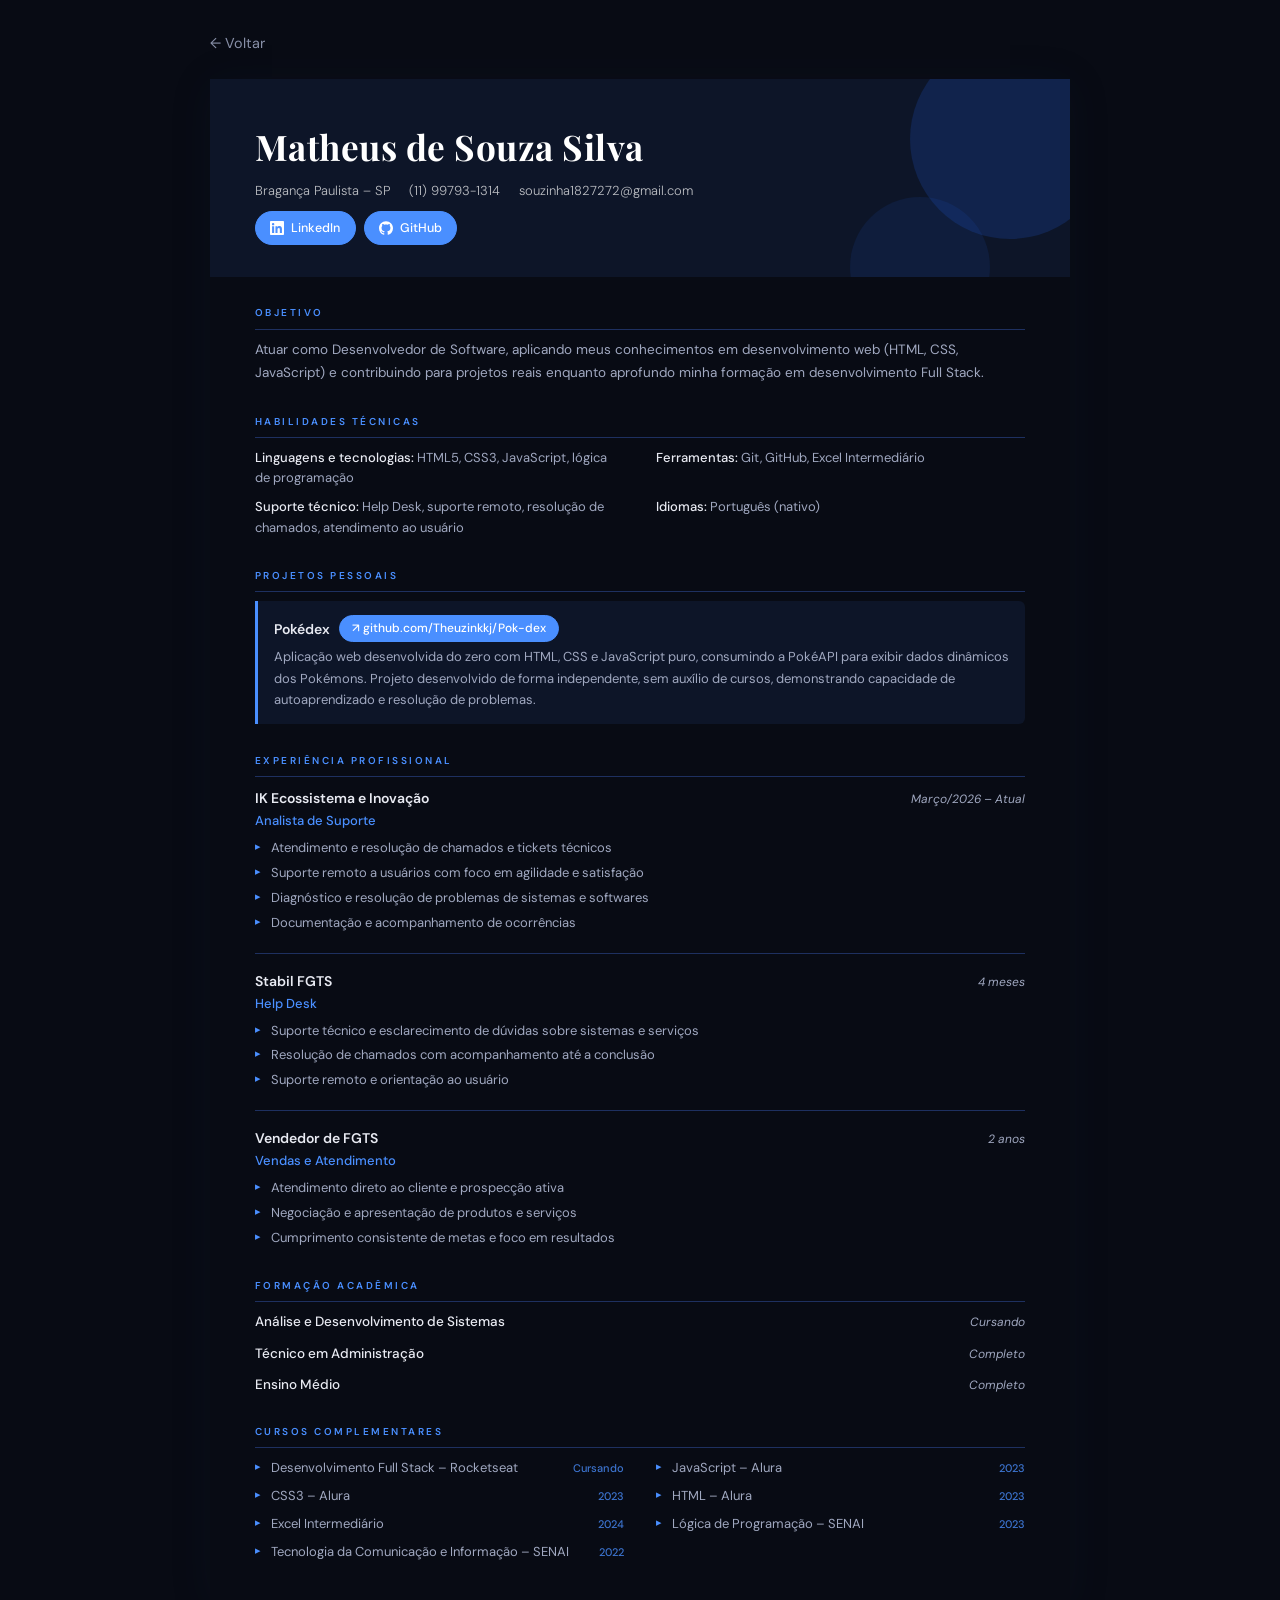
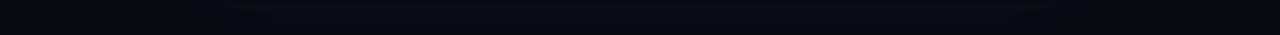
==== curriculo.html @ 22249b39 "move files to root" ====
<!DOCTYPE html>
<html lang="pt-BR">
<head>
  <meta charset="UTF-8">
  <meta name="viewport" content="width=device-width, initial-scale=1.0">
  <title>Currículo – Matheus de Souza Silva</title>
  <link href="https://fonts.googleapis.com/css2?family=Playfair+Display:wght@700&family=DM+Sans:wght@300;400;500;600&display=swap" rel="stylesheet">
  <link rel="stylesheet" href="css/curriculo/curriculo.css">
  <link rel="stylesheet" href="css/curriculo/header.css">
  <link rel="stylesheet" href="css/curriculo/sections.css">
  <link rel="stylesheet" href="css/curriculo/responsive.css">
</head>
<body>

<div class="curriculo-wrapper">
<a href="index.html" class="back-btn">← Voltar</a>
<div class="page">

  <header class="header">
    <h1 class="header-name">Matheus de Souza Silva</h1>
    <div class="header-contact">
      <span>Bragança Paulista – SP</span>
      <span>(11) 99793-1314</span>
      <span>souzinha1827272@gmail.com</span>
    </div>
    <div class="header-links">
      <a href="https://linkedin.com/in/matheus-souza-9a89b2260" target="_blank">
        <svg viewBox="0 0 24 24" xmlns="http://www.w3.org/2000/svg"><path d="M20.447 20.452h-3.554v-5.569c0-1.328-.027-3.037-1.852-3.037-1.853 0-2.136 1.445-2.136 2.939v5.667H9.351V9h3.414v1.561h.046c.477-.9 1.637-1.85 3.37-1.85 3.601 0 4.267 2.37 4.267 5.455v6.286zM5.337 7.433a2.062 2.062 0 01-2.063-2.065 2.064 2.064 0 112.063 2.065zm1.782 13.019H3.555V9h3.564v11.452zM22.225 0H1.771C.792 0 0 .774 0 1.729v20.542C0 23.227.792 24 1.771 24h20.451C23.2 24 24 23.227 24 22.271V1.729C24 .774 23.2 0 22.222 0h.003z"/></svg>
        LinkedIn
      </a>
      <a href="https://github.com/Theuzinkkj" target="_blank">
        <svg viewBox="0 0 24 24" xmlns="http://www.w3.org/2000/svg"><path d="M12 .297c-6.63 0-12 5.373-12 12 0 5.303 3.438 9.8 8.205 11.385.6.113.82-.258.82-.577 0-.285-.01-1.04-.015-2.04-3.338.724-4.042-1.61-4.042-1.61C4.422 18.07 3.633 17.7 3.633 17.7c-1.087-.744.084-.729.084-.729 1.205.084 1.838 1.236 1.838 1.236 1.07 1.835 2.809 1.305 3.495.998.108-.776.417-1.305.76-1.605-2.665-.3-5.466-1.332-5.466-5.93 0-1.31.465-2.38 1.235-3.22-.135-.303-.54-1.523.105-3.176 0 0 1.005-.322 3.3 1.23.96-.267 1.98-.399 3-.405 1.02.006 2.04.138 3 .405 2.28-1.552 3.285-1.23 3.285-1.23.645 1.653.24 2.873.12 3.176.765.84 1.23 1.91 1.23 3.22 0 4.61-2.805 5.625-5.475 5.92.42.36.81 1.096.81 2.22 0 1.606-.015 2.896-.015 3.286 0 .315.21.69.825.57C20.565 22.092 24 17.592 24 12.297c0-6.627-5.373-12-12-12"/></svg>
        GitHub
      </a>
    </div>
  </header>

  <div class="body">

    <section class="section">
      <div class="section-title">Objetivo</div>
      <p class="objetivo-text">
        Atuar como Desenvolvedor de Software, aplicando meus conhecimentos em desenvolvimento web (HTML, CSS, JavaScript) e contribuindo para projetos reais enquanto aprofundo minha formação em desenvolvimento Full Stack.
      </p>
    </section>

    <section class="section">
      <div class="section-title">Habilidades Técnicas</div>
      <div class="skills-grid">
        <div class="skill-item"><strong>Linguagens e tecnologias:</strong> HTML5, CSS3, JavaScript, lógica de programação</div>
        <div class="skill-item"><strong>Ferramentas:</strong> Git, GitHub, Excel Intermediário</div>
        <div class="skill-item"><strong>Suporte técnico:</strong> Help Desk, suporte remoto, resolução de chamados, atendimento ao usuário</div>
        <div class="skill-item"><strong>Idiomas:</strong> Português (nativo)</div>
      </div>
    </section>

    <section class="section">
      <div class="section-title">Projetos Pessoais</div>
      <div class="project-card">
        <div class="project-name">
          Pokédex
          <a href="https://github.com/Theuzinkkj/Pok-dex" target="_blank">↗ github.com/Theuzinkkj/Pok-dex</a>
        </div>
        <p class="project-desc">
          Aplicação web desenvolvida do zero com HTML, CSS e JavaScript puro, consumindo a PokéAPI para exibir dados dinâmicos dos Pokémons. Projeto desenvolvido de forma independente, sem auxílio de cursos, demonstrando capacidade de autoaprendizado e resolução de problemas.
        </p>
      </div>
    </section>

    <section class="section">
      <div class="section-title">Experiência Profissional</div>

      <div class="exp-item">
        <div class="exp-header">
          <div class="exp-company">IK Ecossistema e Inovação</div>
          <div class="exp-period">Março/2026 – Atual</div>
        </div>
        <div class="exp-role">Analista de Suporte</div>
        <ul class="exp-bullets">
          <li>Atendimento e resolução de chamados e tickets técnicos</li>
          <li>Suporte remoto a usuários com foco em agilidade e satisfação</li>
          <li>Diagnóstico e resolução de problemas de sistemas e softwares</li>
          <li>Documentação e acompanhamento de ocorrências</li>
        </ul>
      </div>

      <div class="exp-divider"></div>

      <div class="exp-item">
        <div class="exp-header">
          <div class="exp-company">Stabil FGTS</div>
          <div class="exp-period">4 meses</div>
        </div>
        <div class="exp-role">Help Desk</div>
        <ul class="exp-bullets">
          <li>Suporte técnico e esclarecimento de dúvidas sobre sistemas e serviços</li>
          <li>Resolução de chamados com acompanhamento até a conclusão</li>
          <li>Suporte remoto e orientação ao usuário</li>
        </ul>
      </div>

      <div class="exp-divider"></div>

      <div class="exp-item">
        <div class="exp-header">
          <div class="exp-company">Vendedor de FGTS</div>
          <div class="exp-period">2 anos</div>
        </div>
        <div class="exp-role">Vendas e Atendimento</div>
        <ul class="exp-bullets">
          <li>Atendimento direto ao cliente e prospecção ativa</li>
          <li>Negociação e apresentação de produtos e serviços</li>
          <li>Cumprimento consistente de metas e foco em resultados</li>
        </ul>
      </div>
    </section>

    <section class="section">
      <div class="section-title">Formação Acadêmica</div>
      <div class="edu-item">
        <div class="edu-degree">Análise e Desenvolvimento de Sistemas</div>
        <div class="edu-status">Cursando</div>
      </div>
      <div class="edu-item">
        <div class="edu-degree">Técnico em Administração</div>
        <div class="edu-status">Completo</div>
      </div>
      <div class="edu-item">
        <div class="edu-degree">Ensino Médio</div>
        <div class="edu-status">Completo</div>
      </div>
    </section>

    <section class="section">
      <div class="section-title">Cursos Complementares</div>
      <div class="courses-grid">
        <div class="course-item">
          <span class="course-name">Desenvolvimento Full Stack – Rocketseat</span>
          <span class="course-year">Cursando</span>
        </div>
        <div class="course-item">
          <span class="course-name">JavaScript – Alura</span>
          <span class="course-year">2023</span>
        </div>
        <div class="course-item">
          <span class="course-name">CSS3 – Alura</span>
          <span class="course-year">2023</span>
        </div>
        <div class="course-item">
          <span class="course-name">HTML – Alura</span>
          <span class="course-year">2023</span>
        </div>
        <div class="course-item">
          <span class="course-name">Excel Intermediário</span>
          <span class="course-year">2024</span>
        </div>
        <div class="course-item">
          <span class="course-name">Lógica de Programação – SENAI</span>
          <span class="course-year">2023</span>
        </div>
        <div class="course-item">
          <span class="course-name">Tecnologia da Comunicação e Informação – SENAI</span>
          <span class="course-year">2022</span>
        </div>
      </div>
    </section>

  </div>
</div>
</div>

</body>
</html>
---- css/curriculo/curriculo.css ----
*, *::before, *::after { box-sizing: border-box; margin: 0; padding: 0; }

:root {
  --navy: #e8eaf2;
  --navy-mid: #c8cfe0;
  --accent: #4a8fff;
  --accent-light: #0d1528;
  --text: #e8eaf2;
  --muted: #a0a8c0;
  --border: #1e3060;
  --bg: #080b14;
  --white: #ffffff;
}

body {
  font-family: 'DM Sans', sans-serif;
  background-color: #080b14;
  font-size: 14px;
  line-height: 1.6;
  -webkit-print-color-adjust: exact;
  print-color-adjust: exact;
  display: flex;
  justify-content: center;
  padding: 2rem;
}

.curriculo-wrapper {
  display: flex;
  flex-direction: column;
  width: 100%;
  max-width: 860px;
}

.back-btn {
  align-self: flex-start;
  color: #8890a8;
  font-size: 0.9rem;
  text-decoration: none;
  margin-bottom: 1.5rem;
  transition: color 0.2s;
}

.back-btn:hover {
  color: #e8eaf2;
}

.page {
  width: 100%;
  background-color: #080b14;
  box-shadow: 0 4px 40px rgba(26,39,68,0.12);
}

.body {
  padding: 0 2.8rem 2.5rem;
}

.section {
  margin-top: 1.8rem;
}

.section-title {
  font-size: 10px;
  font-weight: 600;
  letter-spacing: 2.5px;
  text-transform: uppercase;
  color: var(--accent);
  margin-bottom: 0.6rem;
  padding-bottom: 0.45rem;
  border-bottom: 1.5px solid var(--border);
}

.exp-divider {
  height: 1px;
  background: var(--border);
  margin: 1rem 0;
}

@media print {
  body { background: white; }
  .page { margin: 0; box-shadow: none; max-width: 100%; }
}
---- css/curriculo/header.css ----
.header {
  background: #0d1528;
  padding: 2.5rem 2.8rem 2rem;
  position: relative;
  overflow: hidden;
}

.header::before {
  content: '';
  position: absolute;
  top: -40px;
  right: -40px;
  width: 200px;
  height: 200px;
  border-radius: 50%;
  background: rgba(37,99,235,0.18);
}

.header::after {
  content: '';
  position: absolute;
  bottom: -60px;
  right: 80px;
  width: 140px;
  height: 140px;
  border-radius: 50%;
  background: rgba(37,99,235,0.1);
}

.header-name {
  font-family: 'Playfair Display', serif;
  font-size: 2.2rem;
  color: var(--white);
  letter-spacing: 0.5px;
  margin-bottom: 0.35rem;
  position: relative;
}

.header-contact {
  color: rgba(255,255,255,0.72);
  font-size: 13px;
  font-weight: 300;
  display: flex;
  flex-wrap: wrap;
  gap: 0.2rem 1.2rem;
  margin-bottom: 0.5rem;
  position: relative;
}

.header-contact span {
  display: flex;
  align-items: center;
  gap: 5px;
}

.header-links {
  display: flex;
  flex-wrap: wrap;
  gap: 0.5rem;
  position: relative;
  margin-top: 0.6rem;
}

.header-links a {
  display: inline-flex;
  align-items: center;
  gap: 7px;
  color: #fff;
  font-size: 12.5px;
  text-decoration: none;
  font-weight: 500;
  padding: 0.35rem 0.9rem;
  border: 1.5px solid var(--accent);
  border-radius: 20px;
  background: var(--accent);
  transition: background 0.2s, border-color 0.2s, box-shadow 0.2s, color 0.2s;
}

.header-links a:hover {
  background: transparent;
  color: var(--accent);
  border-color: var(--accent);
  box-shadow: 0 0 10px var(--accent), 0 0 22px rgba(37,99,235,0.45);
}

.header-links a svg {
  width: 14px;
  height: 14px;
  fill: currentColor;
  flex-shrink: 0;
}
---- css/curriculo/sections.css ----
/* Objetivo */
.objetivo-text {
  color: var(--muted);
  font-size: 13.5px;
  line-height: 1.7;
}

/* Habilidades */
.skills-grid {
  display: grid;
  grid-template-columns: 1fr 1fr;
  gap: 0.5rem 2rem;
  margin-top: 0.2rem;
}

.skill-item {
  font-size: 13px;
  color: var(--muted);
}

.skill-item strong {
  color: var(--text);
  font-weight: 500;
}

/* Projeto */
.project-card {
  background: var(--accent-light);
  border-left: 3px solid var(--accent);
  padding: 0.85rem 1rem;
  border-radius: 0 6px 6px 0;
}

.project-name {
  font-size: 14px;
  font-weight: 600;
  color: var(--navy);
  display: flex;
  align-items: center;
  gap: 0.6rem;
  margin-bottom: 0.25rem;
}

.project-name a {
  font-size: 12px;
  font-weight: 500;
  color: #fff;
  text-decoration: none;
  background: var(--accent);
  border: 1.5px solid var(--accent);
  border-radius: 20px;
  padding: 0.2rem 0.75rem;
  transition: background 0.2s, color 0.2s, box-shadow 0.2s;
}

.project-name a:hover {
  background: transparent;
  color: var(--accent);
  box-shadow: 0 0 10px var(--accent), 0 0 22px rgba(37,99,235,0.45);
}

.project-desc {
  font-size: 13px;
  color: var(--muted);
  line-height: 1.65;
}

/* Experiência */
.exp-item {
  margin-bottom: 1.2rem;
}

.exp-item:last-child { margin-bottom: 0; }

.exp-header {
  display: flex;
  justify-content: space-between;
  align-items: baseline;
  margin-bottom: 0.1rem;
}

.exp-company {
  font-size: 14px;
  font-weight: 600;
  color: var(--navy);
}

.exp-period {
  font-size: 12px;
  color: var(--muted);
  font-style: italic;
  white-space: nowrap;
}

.exp-role {
  font-size: 13px;
  color: var(--accent);
  font-weight: 500;
  margin-bottom: 0.4rem;
}

.exp-bullets {
  list-style: none;
  padding: 0;
  display: flex;
  flex-direction: column;
  gap: 0.25rem;
}

.exp-bullets li {
  font-size: 13px;
  color: var(--muted);
  padding-left: 1rem;
  position: relative;
}

.exp-bullets li::before {
  content: '▸';
  position: absolute;
  left: 0;
  color: var(--accent);
  font-size: 11px;
}

/* Formação */
.edu-item {
  margin-bottom: 0.6rem;
  display: flex;
  justify-content: space-between;
  align-items: baseline;
}

.edu-degree {
  font-size: 13.5px;
  font-weight: 500;
  color: var(--text);
}

.edu-status {
  font-size: 12px;
  color: var(--muted);
  font-style: italic;
}

/* Cursos */
.courses-grid {
  display: grid;
  grid-template-columns: 1fr 1fr;
  gap: 0.45rem 2rem;
}

.course-item {
  font-size: 13px;
  color: var(--muted);
  padding-left: 1rem;
  position: relative;
  display: flex;
  justify-content: space-between;
  align-items: baseline;
  gap: 0.5rem;
}

.course-item::before {
  content: '▸';
  position: absolute;
  left: 0;
  color: var(--accent);
  font-size: 11px;
}

.course-name { flex: 1; }

.course-year {
  font-size: 11px;
  color: var(--accent);
  font-weight: 500;
  white-space: nowrap;
  opacity: 0.8;
}
---- css/curriculo/responsive.css ----
@media (max-width: 600px) {
  .body {
    padding: 0 1.2rem 2rem;
  }

  .header {
    padding: 2rem 1.2rem 1.5rem;
  }

  .header-name {
    font-size: 1.6rem;
  }

  .skills-grid,
  .courses-grid {
    grid-template-columns: 1fr;
  }

  .exp-header {
    flex-direction: column;
  }
}
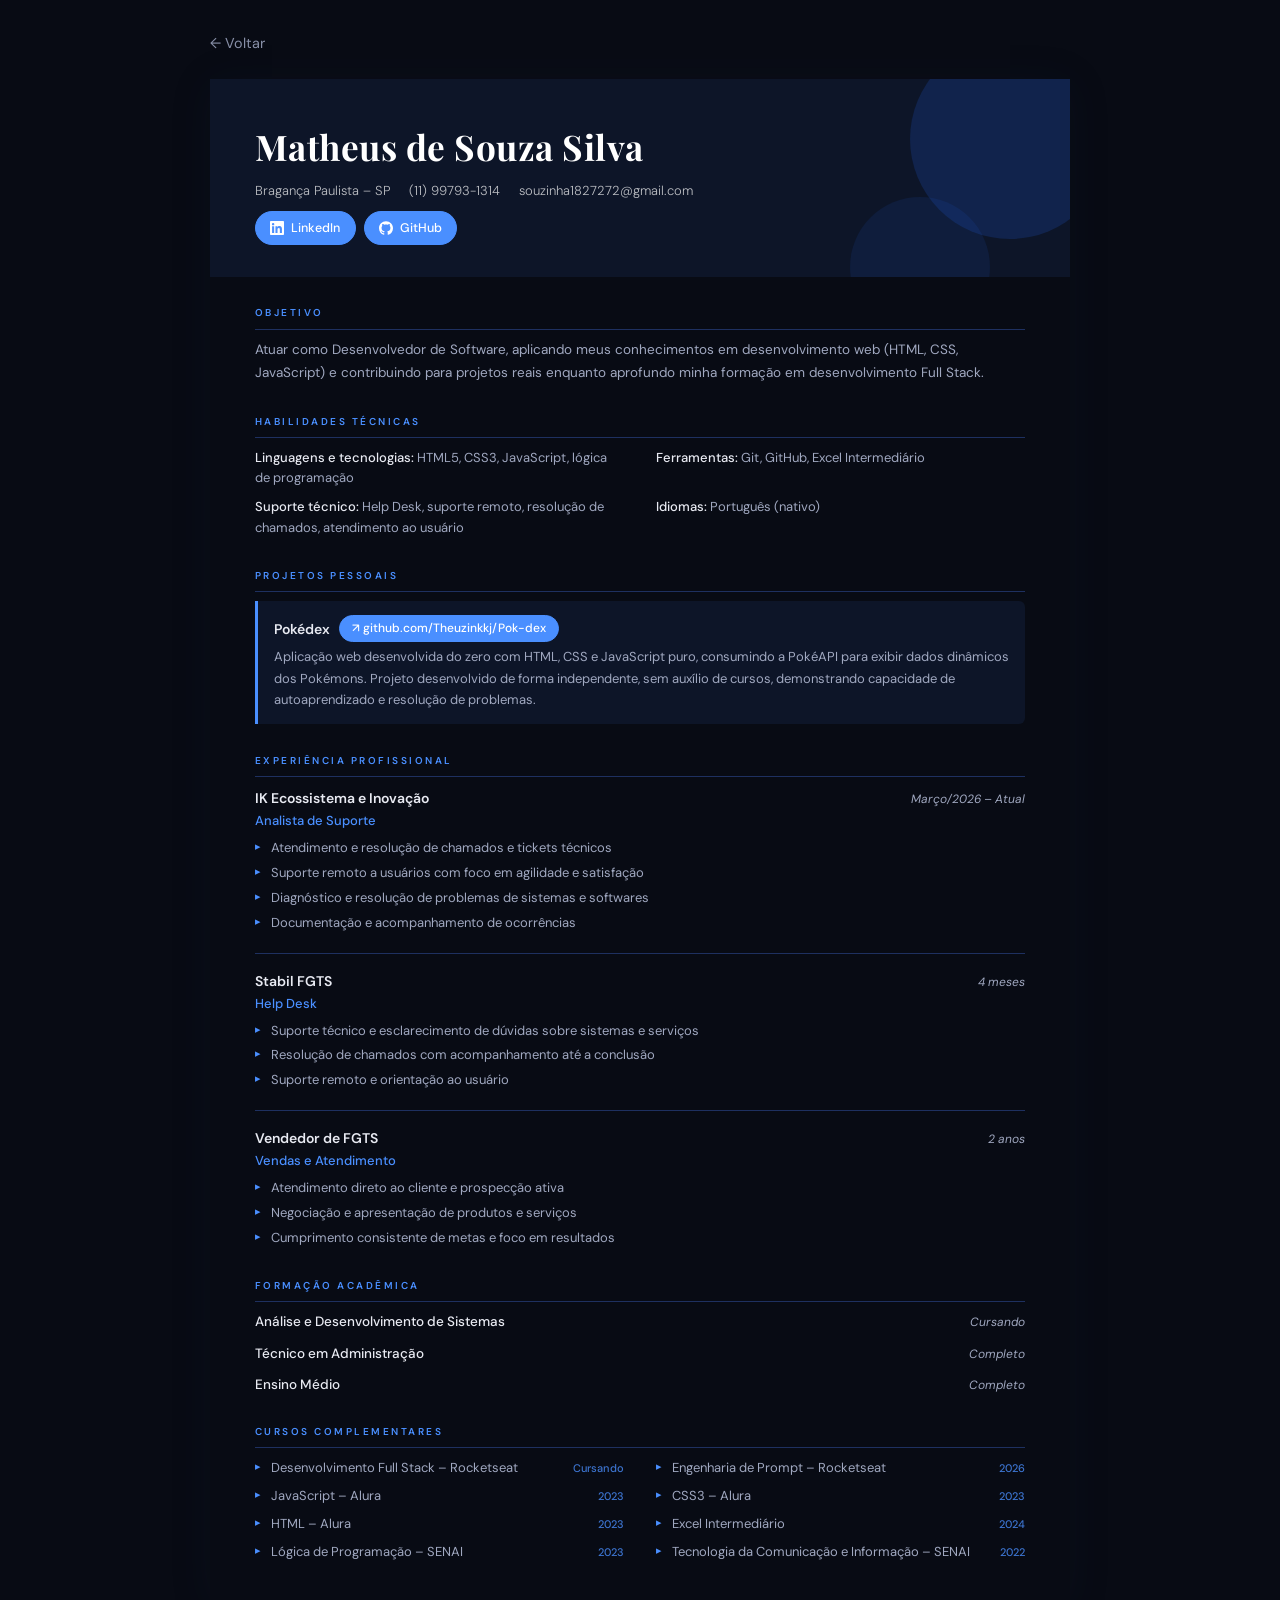
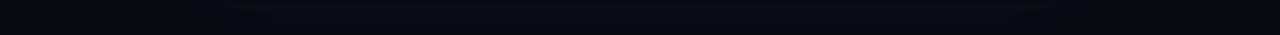
==== commit c2fb699f: "add cursos e datas nas tecnologias e curriculo" ====
--- a/curriculo.html
+++ b/curriculo.html
@@ -139,6 +139,10 @@
           <span class="course-year">Cursando</span>
         </div>
         <div class="course-item">
+          <span class="course-name">Engenharia de Prompt – Rocketseat</span>
+          <span class="course-year">2026</span>
+        </div>
+        <div class="course-item">
           <span class="course-name">JavaScript – Alura</span>
           <span class="course-year">2023</span>
         </div>
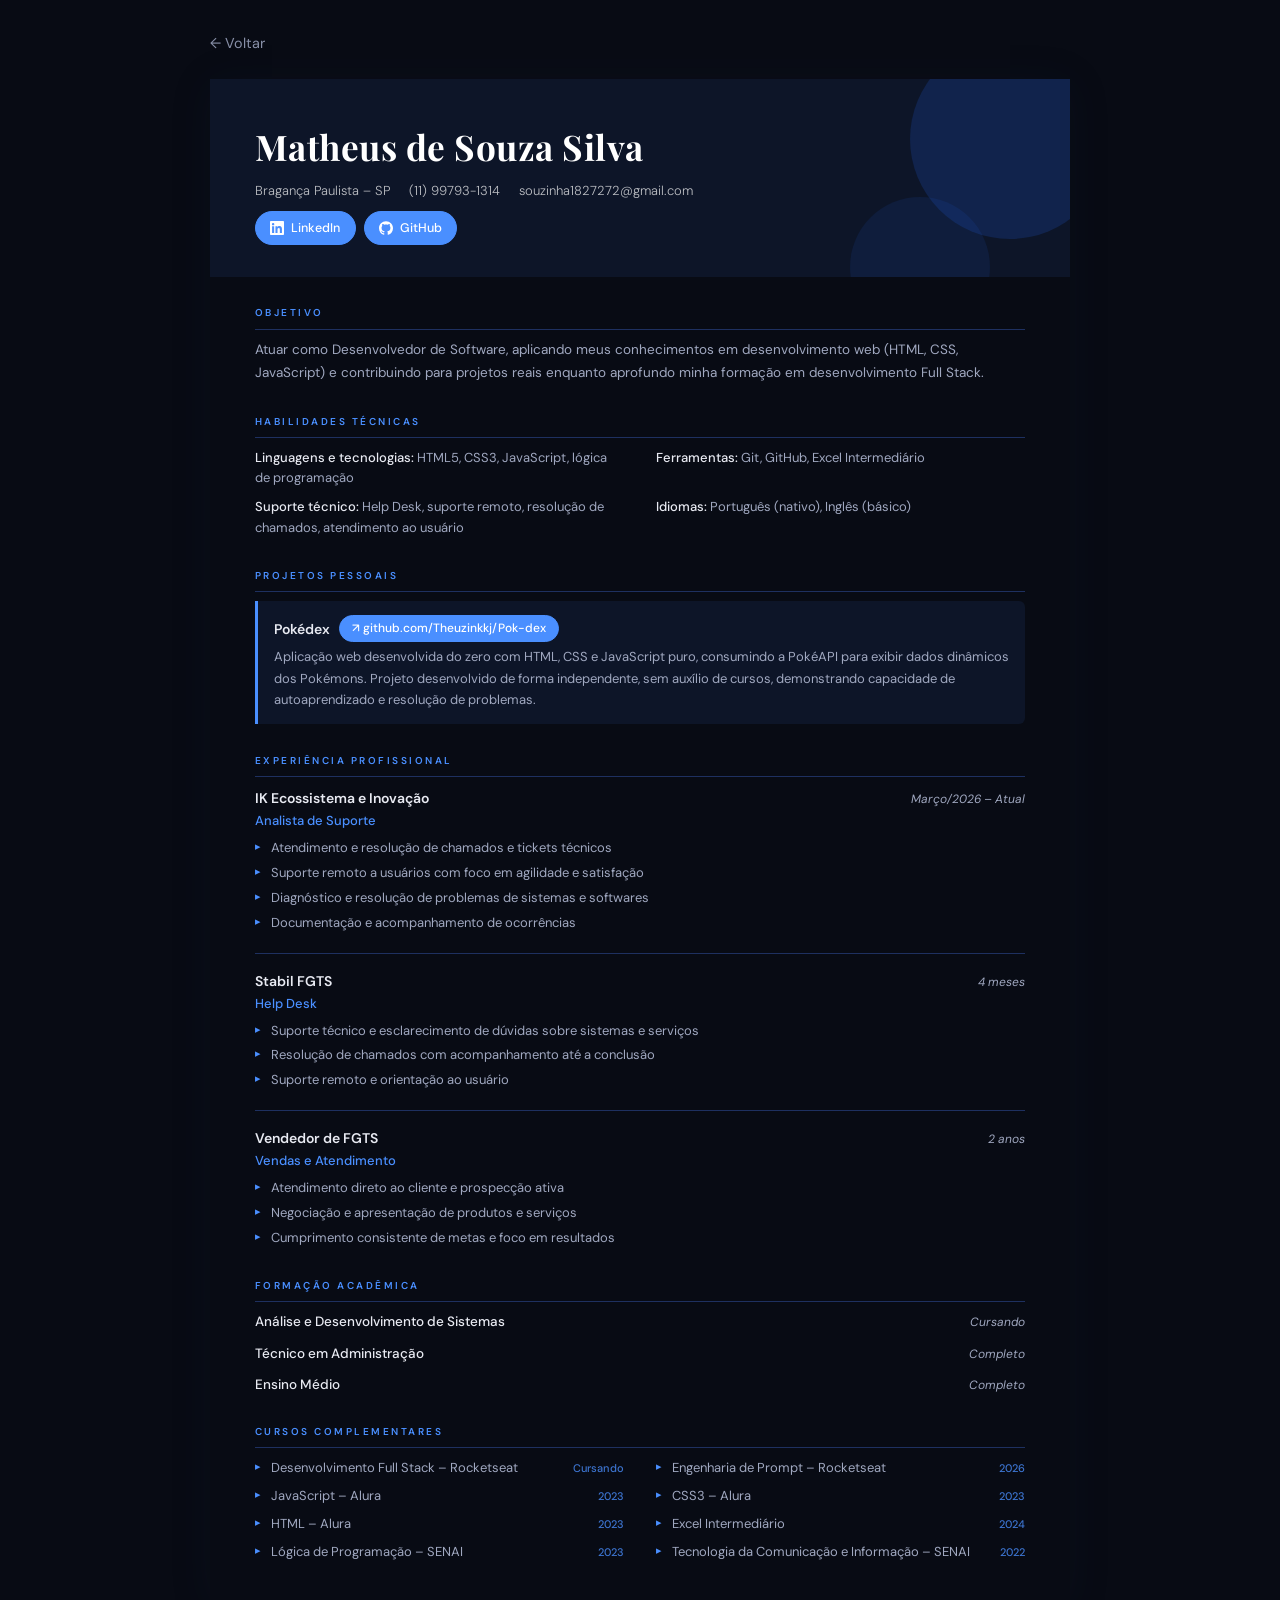
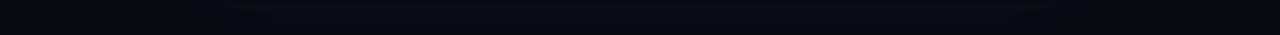
==== commit 81a575ec: "adiciona foto, corrige icones e atualiza curriculo" ====
--- a/curriculo.html
+++ b/curriculo.html
@@ -50,7 +50,7 @@
         <div class="skill-item"><strong>Linguagens e tecnologias:</strong> HTML5, CSS3, JavaScript, lógica de programação</div>
         <div class="skill-item"><strong>Ferramentas:</strong> Git, GitHub, Excel Intermediário</div>
         <div class="skill-item"><strong>Suporte técnico:</strong> Help Desk, suporte remoto, resolução de chamados, atendimento ao usuário</div>
-        <div class="skill-item"><strong>Idiomas:</strong> Português (nativo)</div>
+        <div class="skill-item"><strong>Idiomas:</strong> Português (nativo), Inglês (básico)</div>
       </div>
     </section>
 
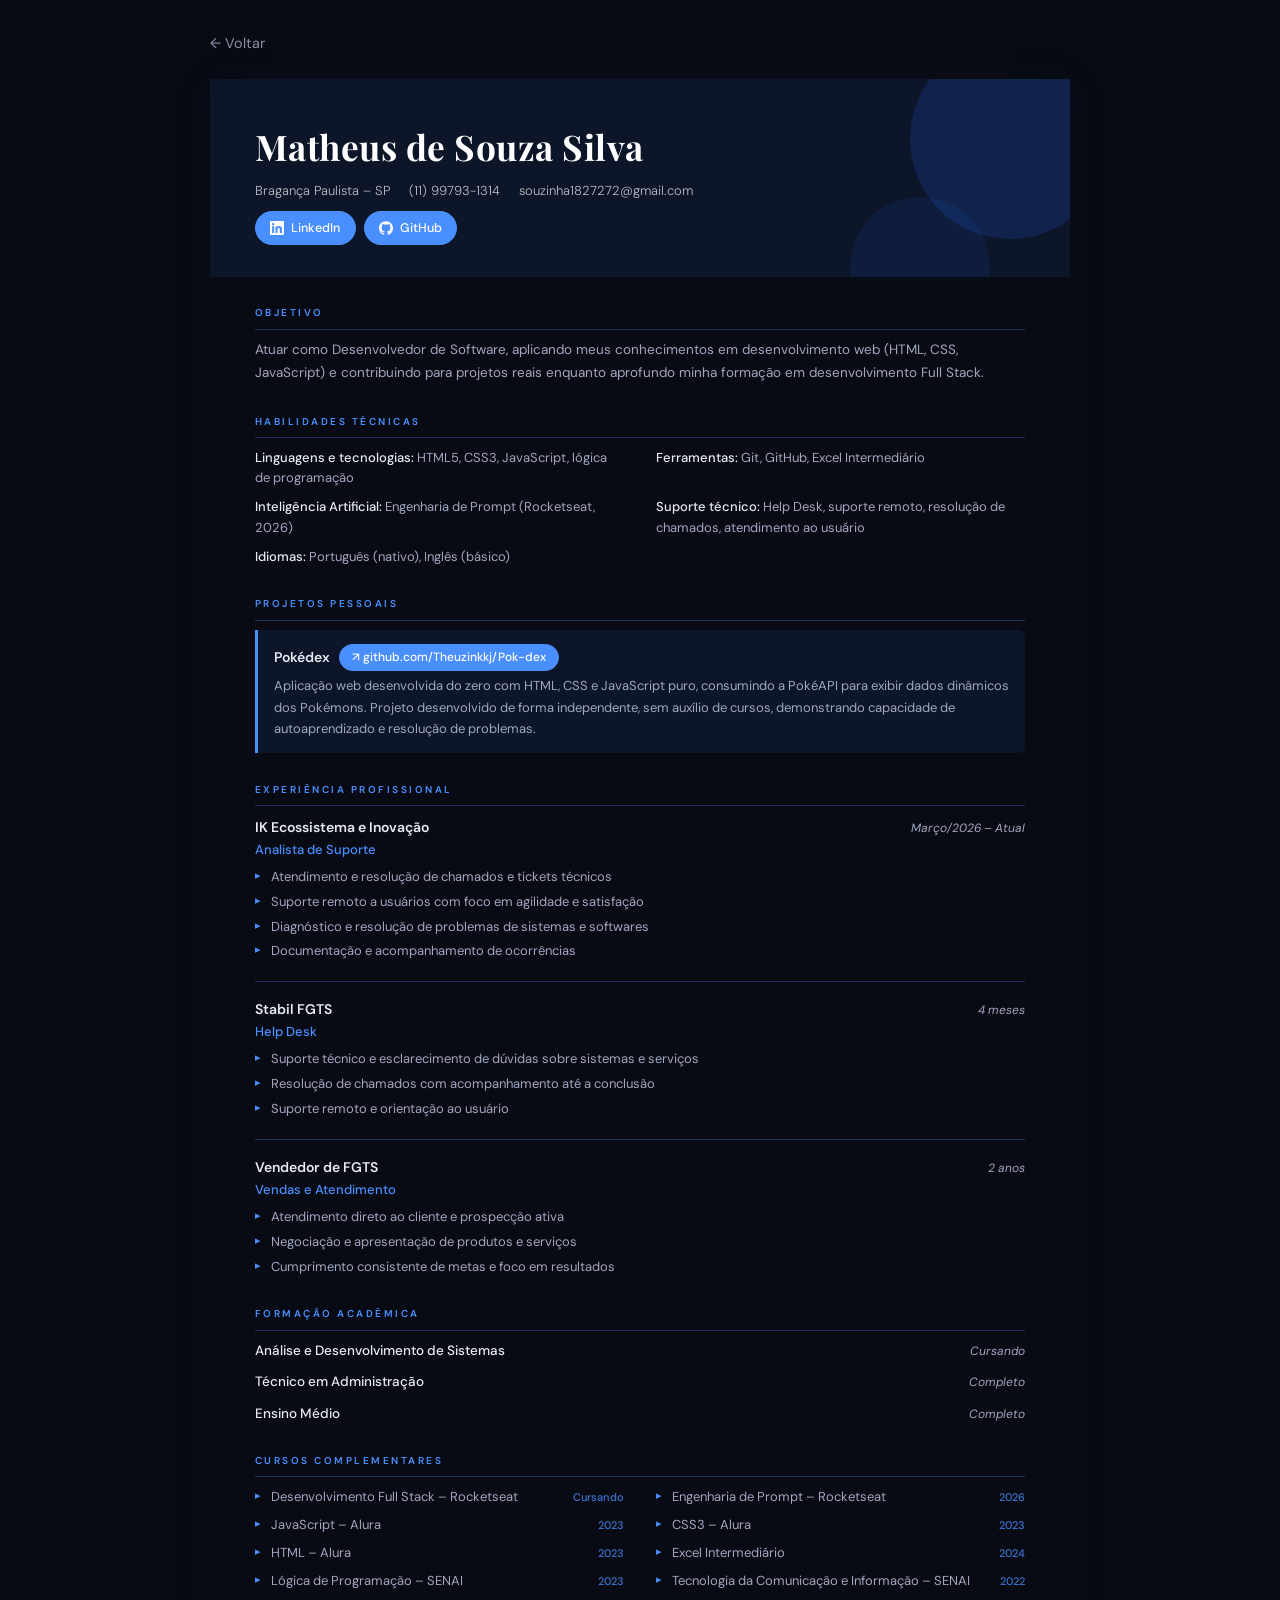
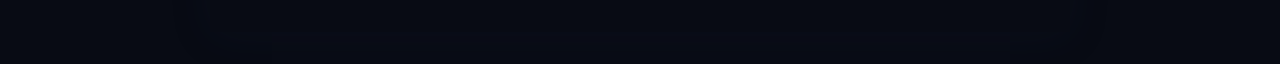
==== commit b5030b12: "adicionei mais algumas coisas" ====
--- a/curriculo.html
+++ b/curriculo.html
@@ -4,6 +4,8 @@
   <meta charset="UTF-8">
   <meta name="viewport" content="width=device-width, initial-scale=1.0">
   <title>Currículo – Matheus de Souza Silva</title>
+  <meta name="description" content="Currículo de Matheus de Souza Silva — desenvolvedor web com experiência em suporte técnico e formação em Análise e Desenvolvimento de Sistemas.">
+  <link rel="icon" type="image/svg+xml" href="img/favicon.svg">
   <link href="https://fonts.googleapis.com/css2?family=Playfair+Display:wght@700&family=DM+Sans:wght@300;400;500;600&display=swap" rel="stylesheet">
   <link rel="stylesheet" href="css/curriculo/curriculo.css">
   <link rel="stylesheet" href="css/curriculo/header.css">
@@ -49,6 +51,7 @@
       <div class="skills-grid">
         <div class="skill-item"><strong>Linguagens e tecnologias:</strong> HTML5, CSS3, JavaScript, lógica de programação</div>
         <div class="skill-item"><strong>Ferramentas:</strong> Git, GitHub, Excel Intermediário</div>
+        <div class="skill-item"><strong>Inteligência Artificial:</strong> Engenharia de Prompt (Rocketseat, 2026)</div>
         <div class="skill-item"><strong>Suporte técnico:</strong> Help Desk, suporte remoto, resolução de chamados, atendimento ao usuário</div>
         <div class="skill-item"><strong>Idiomas:</strong> Português (nativo), Inglês (básico)</div>
       </div>
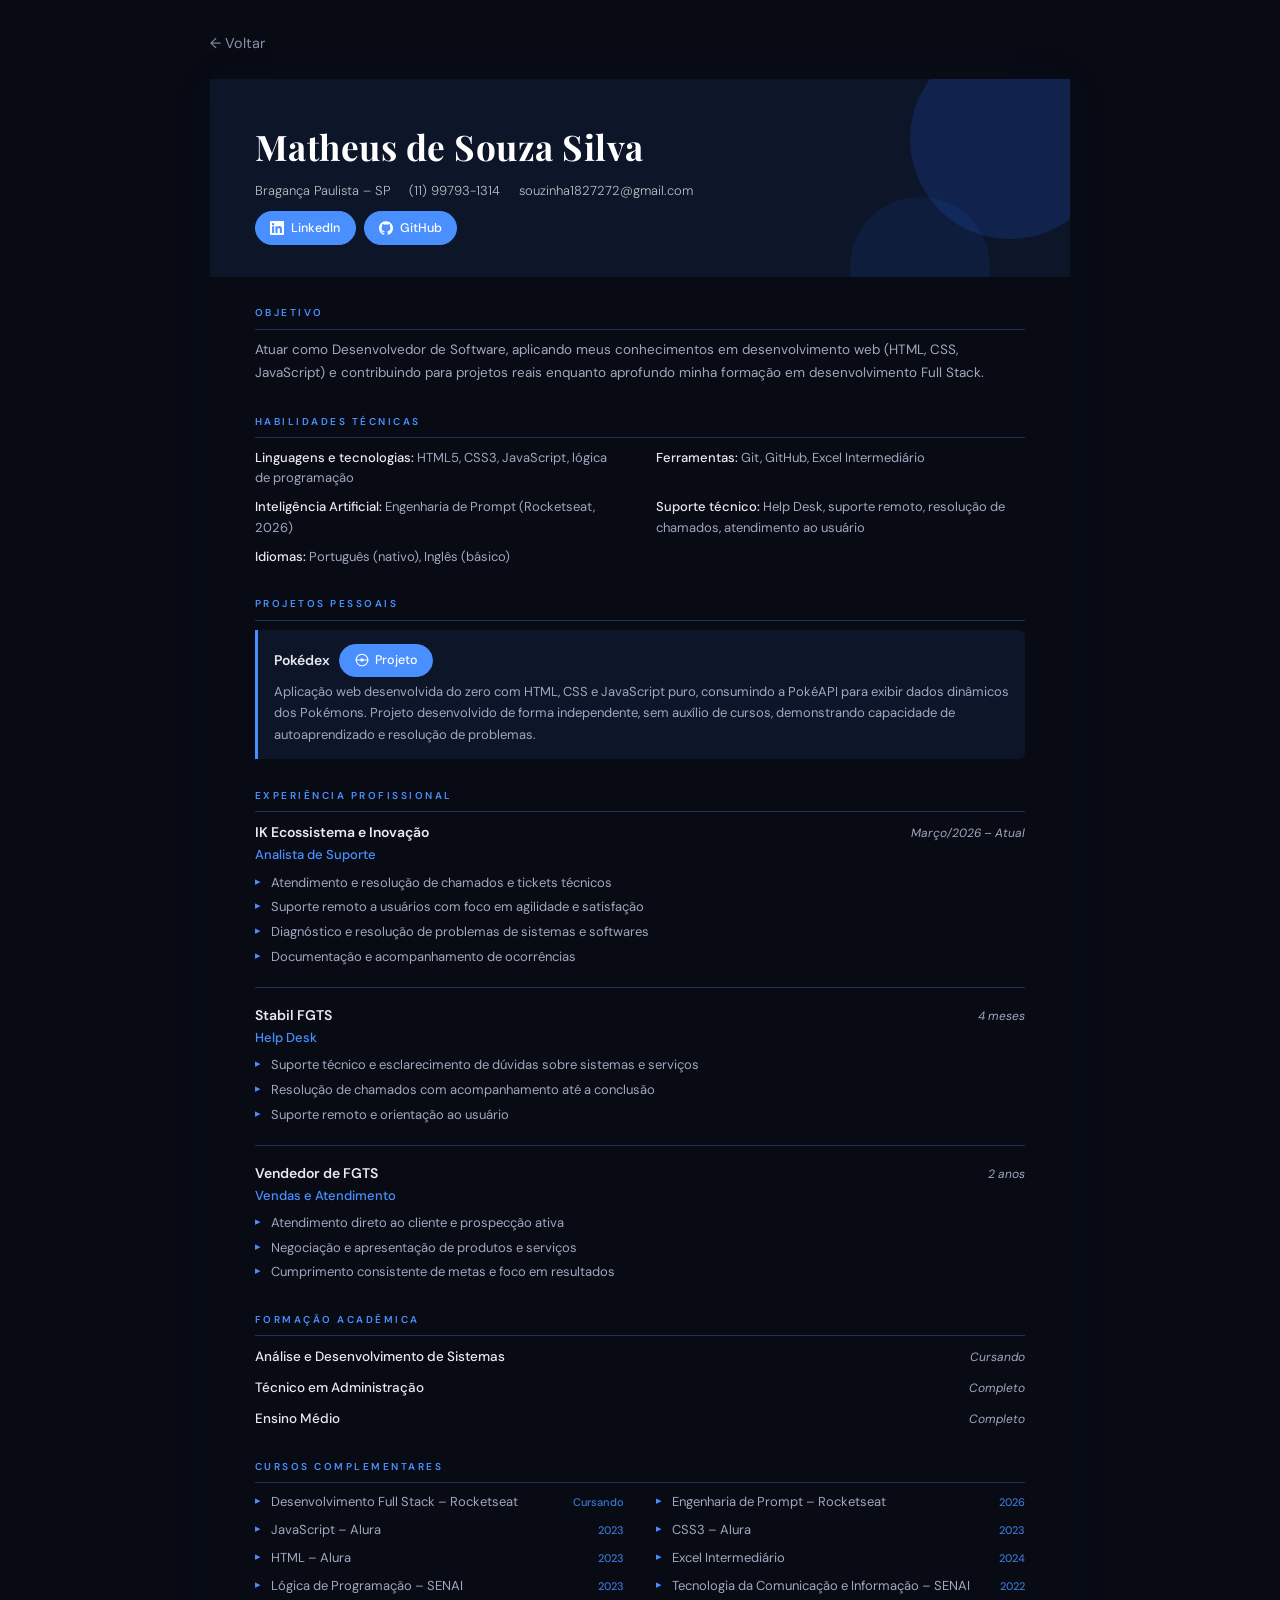
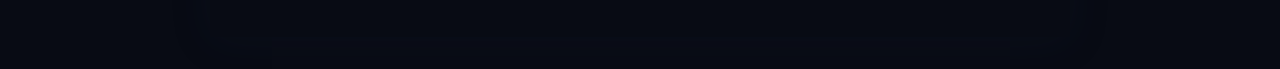
==== commit 72f0e399: "icone pokemon" ====
--- a/curriculo.html
+++ b/curriculo.html
@@ -62,7 +62,14 @@
       <div class="project-card">
         <div class="project-name">
           Pokédex
-          <a href="https://github.com/Theuzinkkj/Pok-dex" target="_blank">↗ github.com/Theuzinkkj/Pok-dex</a>
+          <a href="https://github.com/Theuzinkkj/Pok-dex" target="_blank" class="project-icon-link">
+            <svg viewBox="0 0 24 24" fill="none" stroke="currentColor" stroke-width="1.8" stroke-linecap="round" stroke-linejoin="round">
+              <circle cx="12" cy="12" r="10"/>
+              <line x1="2" y1="12" x2="22" y2="12"/>
+              <circle cx="12" cy="12" r="3" fill="currentColor" stroke="none"/>
+            </svg>
+            Projeto
+          </a>
         </div>
         <p class="project-desc">
           Aplicação web desenvolvida do zero com HTML, CSS e JavaScript puro, consumindo a PokéAPI para exibir dados dinâmicos dos Pokémons. Projeto desenvolvido de forma independente, sem auxílio de cursos, demonstrando capacidade de autoaprendizado e resolução de problemas.
--- a/css/curriculo/sections.css
+++ b/css/curriculo/sections.css
@@ -41,22 +41,32 @@
   margin-bottom: 0.25rem;
 }
 
-.project-name a {
-  font-size: 12px;
+.project-icon-link {
+  display: inline-flex;
+  align-items: center;
+  gap: 6px;
+  color: #fff;
+  font-size: 12.5px;
   font-weight: 500;
-  color: #fff;
   text-decoration: none;
-  background: var(--accent);
+  padding: 0.35rem 0.9rem;
   border: 1.5px solid var(--accent);
   border-radius: 20px;
-  padding: 0.2rem 0.75rem;
-  transition: background 0.2s, color 0.2s, box-shadow 0.2s;
+  background: var(--accent);
+  transition: background 0.2s, border-color 0.2s, box-shadow 0.2s, color 0.2s;
 }
 
-.project-name a:hover {
+.project-icon-link:hover {
   background: transparent;
   color: var(--accent);
+  border-color: var(--accent);
   box-shadow: 0 0 10px var(--accent), 0 0 22px rgba(37,99,235,0.45);
+}
+
+.project-icon-link svg {
+  width: 14px;
+  height: 14px;
+  flex-shrink: 0;
 }
 
 .project-desc {
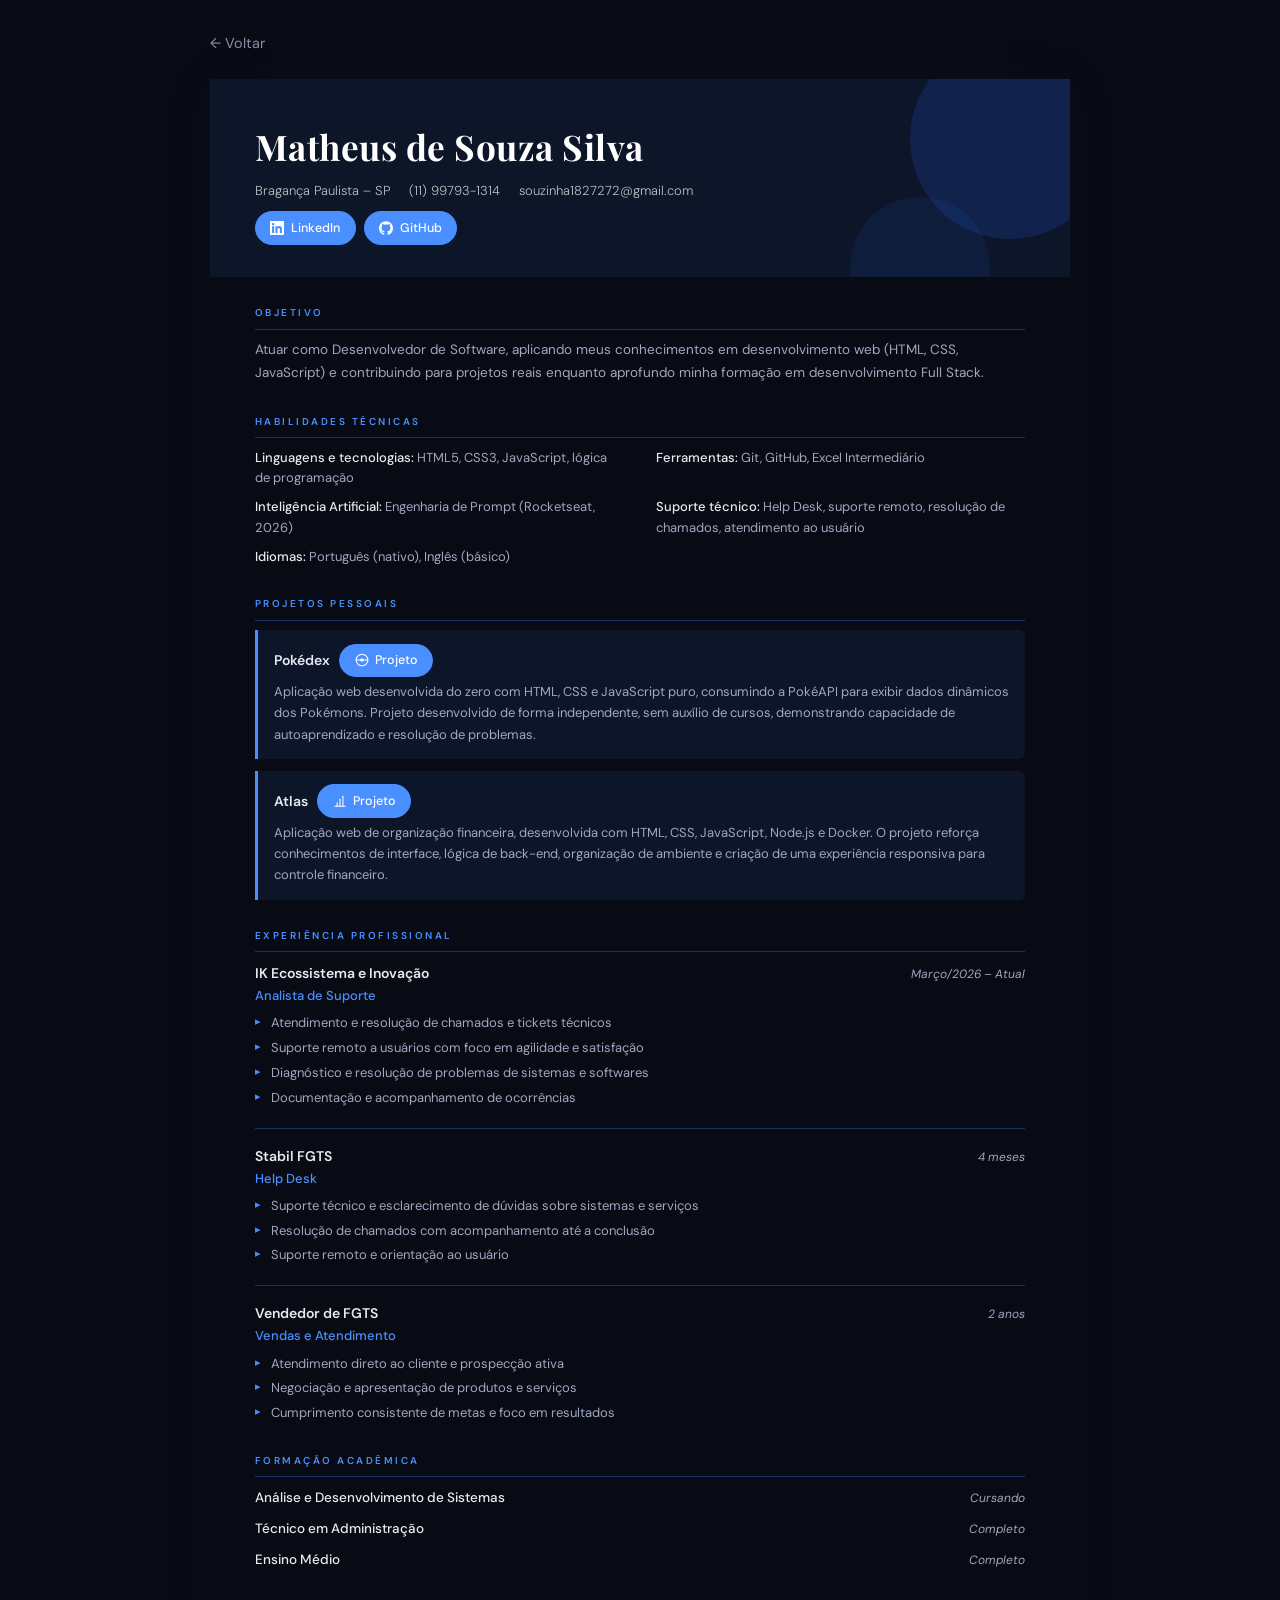
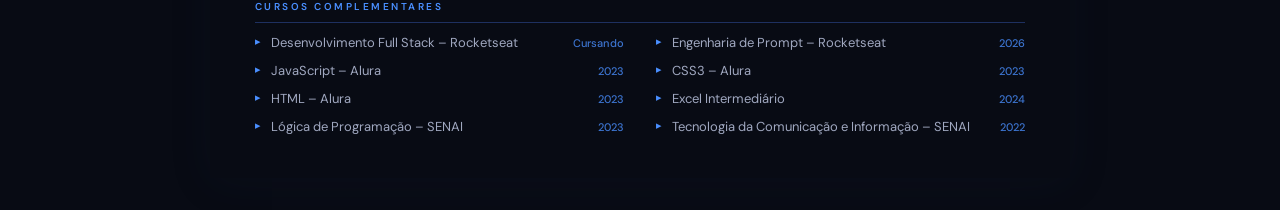
==== commit 100e93b0: "Atualiza projetos e tecnologias" ====
--- a/curriculo.html
+++ b/curriculo.html
@@ -75,6 +75,23 @@
           Aplicação web desenvolvida do zero com HTML, CSS e JavaScript puro, consumindo a PokéAPI para exibir dados dinâmicos dos Pokémons. Projeto desenvolvido de forma independente, sem auxílio de cursos, demonstrando capacidade de autoaprendizado e resolução de problemas.
         </p>
       </div>
+      <div class="project-card">
+        <div class="project-name">
+          Atlas
+          <a href="https://github.com/Theuzinkkj/finan-as" target="_blank" class="project-icon-link">
+            <svg viewBox="0 0 24 24" fill="none" stroke="currentColor" stroke-width="1.8" stroke-linecap="round" stroke-linejoin="round">
+              <line x1="3" y1="21" x2="21" y2="21"/>
+              <line x1="7" y1="15" x2="7" y2="21"/>
+              <line x1="12" y1="9" x2="12" y2="21"/>
+              <line x1="17" y1="4" x2="17" y2="21"/>
+            </svg>
+            Projeto
+          </a>
+        </div>
+        <p class="project-desc">
+          Aplicação web de organização financeira, desenvolvida com HTML, CSS, JavaScript, Node.js e Docker. O projeto reforça conhecimentos de interface, lógica de back-end, organização de ambiente e criação de uma experiência responsiva para controle financeiro.
+        </p>
+      </div>
     </section>
 
     <section class="section">
@@ -184,4 +201,4 @@
 </div>
 
 </body>
-</html>+</html>
--- a/css/curriculo/sections.css
+++ b/css/curriculo/sections.css
@@ -29,6 +29,10 @@
   border-left: 3px solid var(--accent);
   padding: 0.85rem 1rem;
   border-radius: 0 6px 6px 0;
+}
+
+.project-card + .project-card {
+  margin-top: 0.75rem;
 }
 
 .project-name {
@@ -186,4 +190,4 @@
   font-weight: 500;
   white-space: nowrap;
   opacity: 0.8;
-}+}
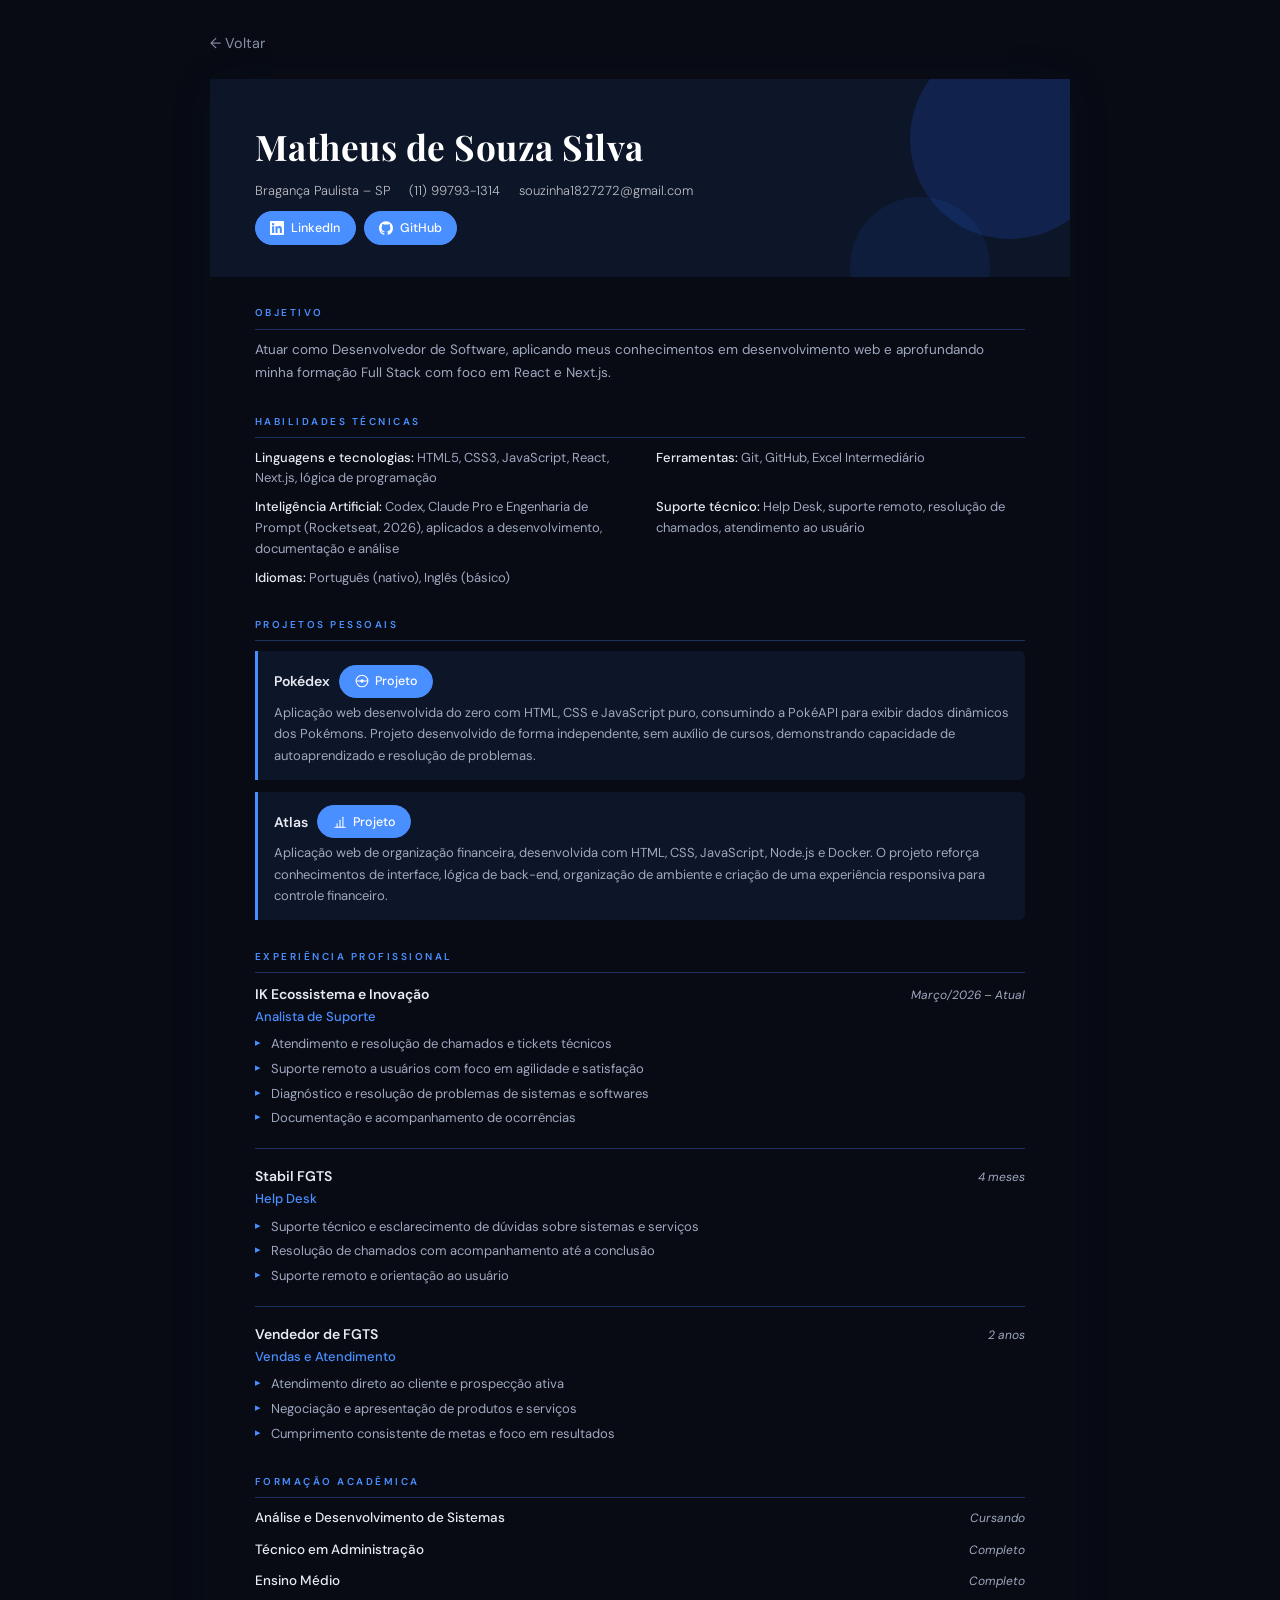
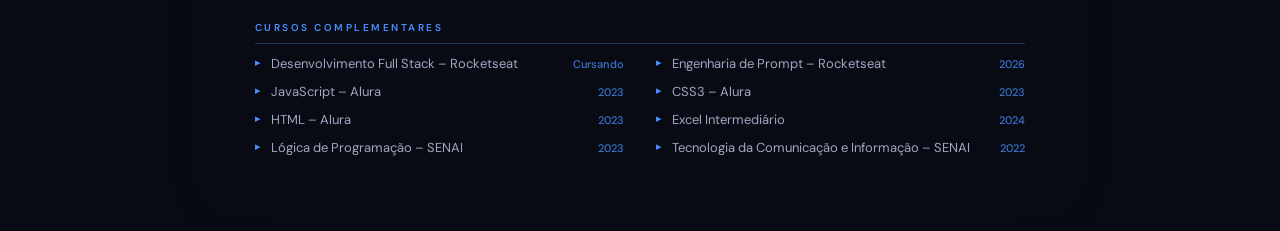
==== commit ef102d1d: "Reformula home interativa e stack" ====
--- a/curriculo.html
+++ b/curriculo.html
@@ -42,16 +42,16 @@
     <section class="section">
       <div class="section-title">Objetivo</div>
       <p class="objetivo-text">
-        Atuar como Desenvolvedor de Software, aplicando meus conhecimentos em desenvolvimento web (HTML, CSS, JavaScript) e contribuindo para projetos reais enquanto aprofundo minha formação em desenvolvimento Full Stack.
+        Atuar como Desenvolvedor de Software, aplicando meus conhecimentos em desenvolvimento web e aprofundando minha formação Full Stack com foco em React e Next.js.
       </p>
     </section>
 
     <section class="section">
       <div class="section-title">Habilidades Técnicas</div>
       <div class="skills-grid">
-        <div class="skill-item"><strong>Linguagens e tecnologias:</strong> HTML5, CSS3, JavaScript, lógica de programação</div>
+        <div class="skill-item"><strong>Linguagens e tecnologias:</strong> HTML5, CSS3, JavaScript, React, Next.js, lógica de programação</div>
         <div class="skill-item"><strong>Ferramentas:</strong> Git, GitHub, Excel Intermediário</div>
-        <div class="skill-item"><strong>Inteligência Artificial:</strong> Engenharia de Prompt (Rocketseat, 2026)</div>
+        <div class="skill-item"><strong>Inteligência Artificial:</strong> Codex, Claude Pro e Engenharia de Prompt (Rocketseat, 2026), aplicados a desenvolvimento, documentação e análise</div>
         <div class="skill-item"><strong>Suporte técnico:</strong> Help Desk, suporte remoto, resolução de chamados, atendimento ao usuário</div>
         <div class="skill-item"><strong>Idiomas:</strong> Português (nativo), Inglês (básico)</div>
       </div>
